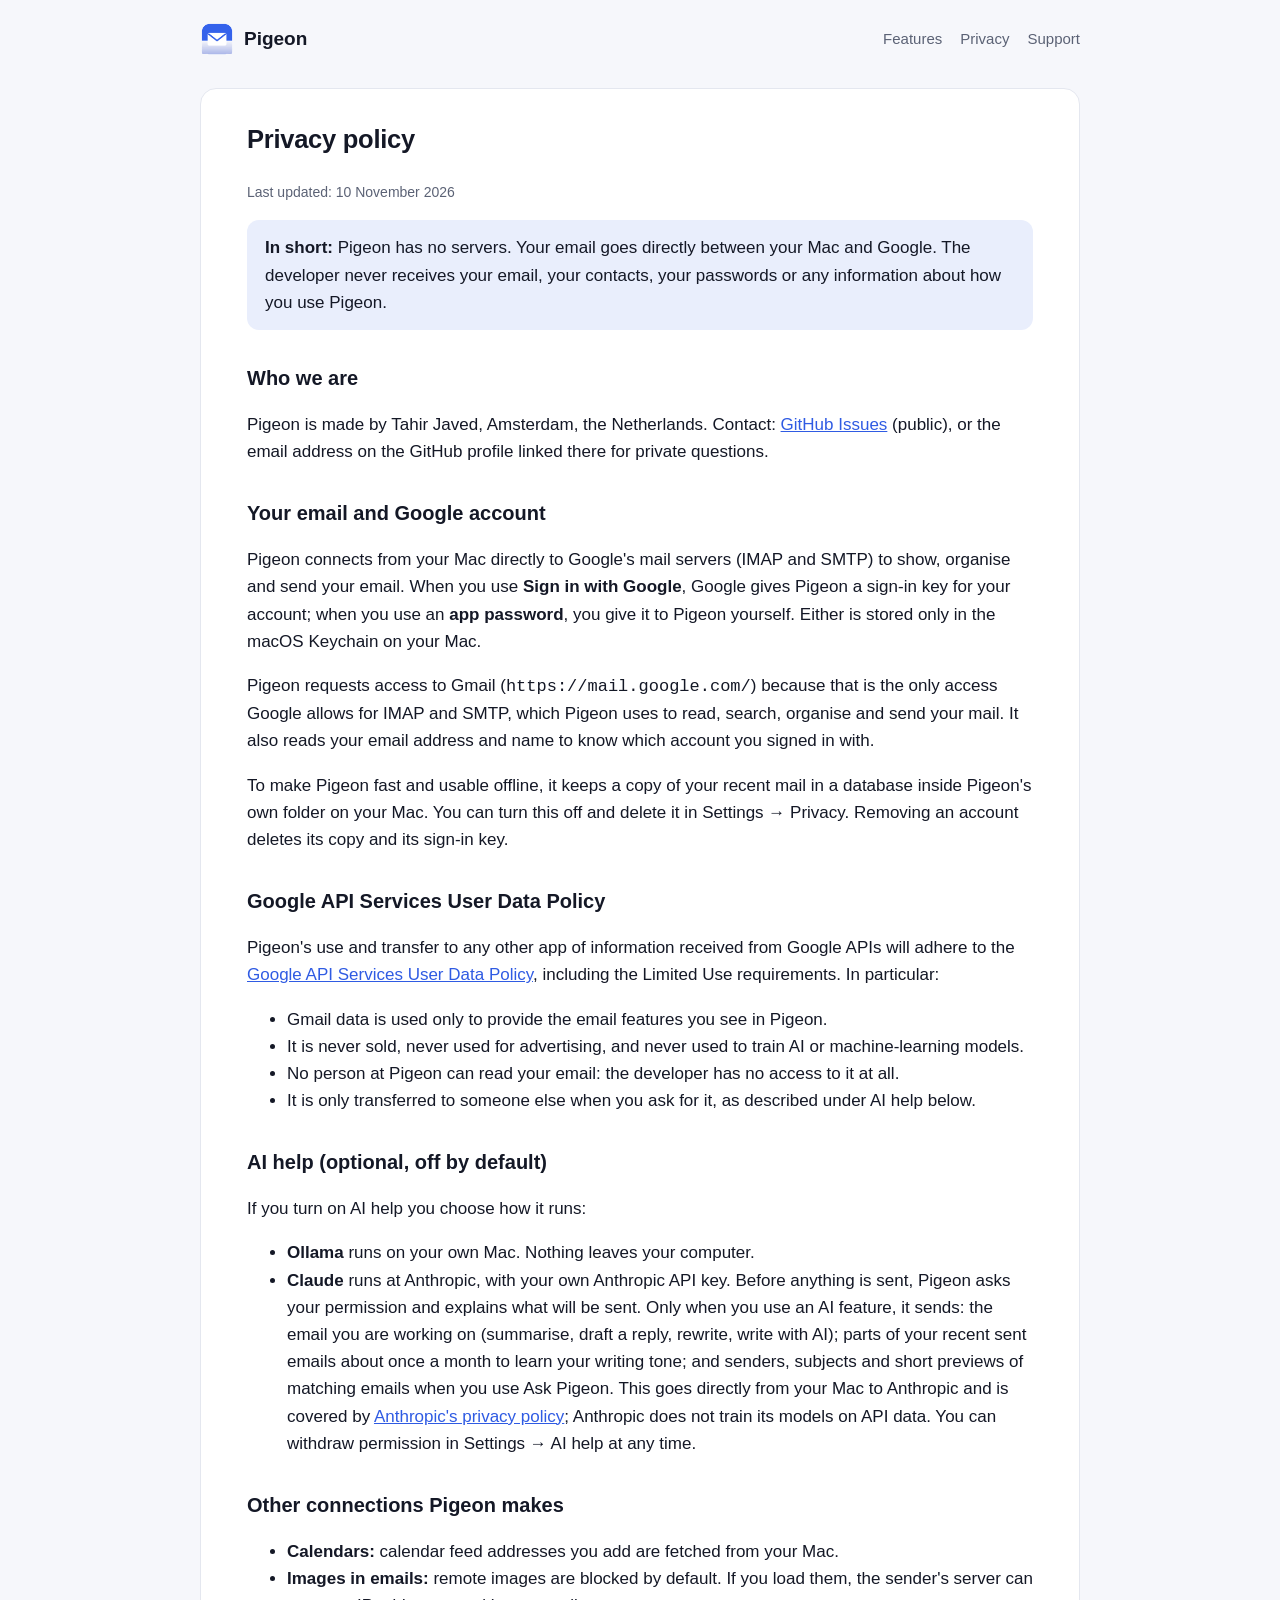
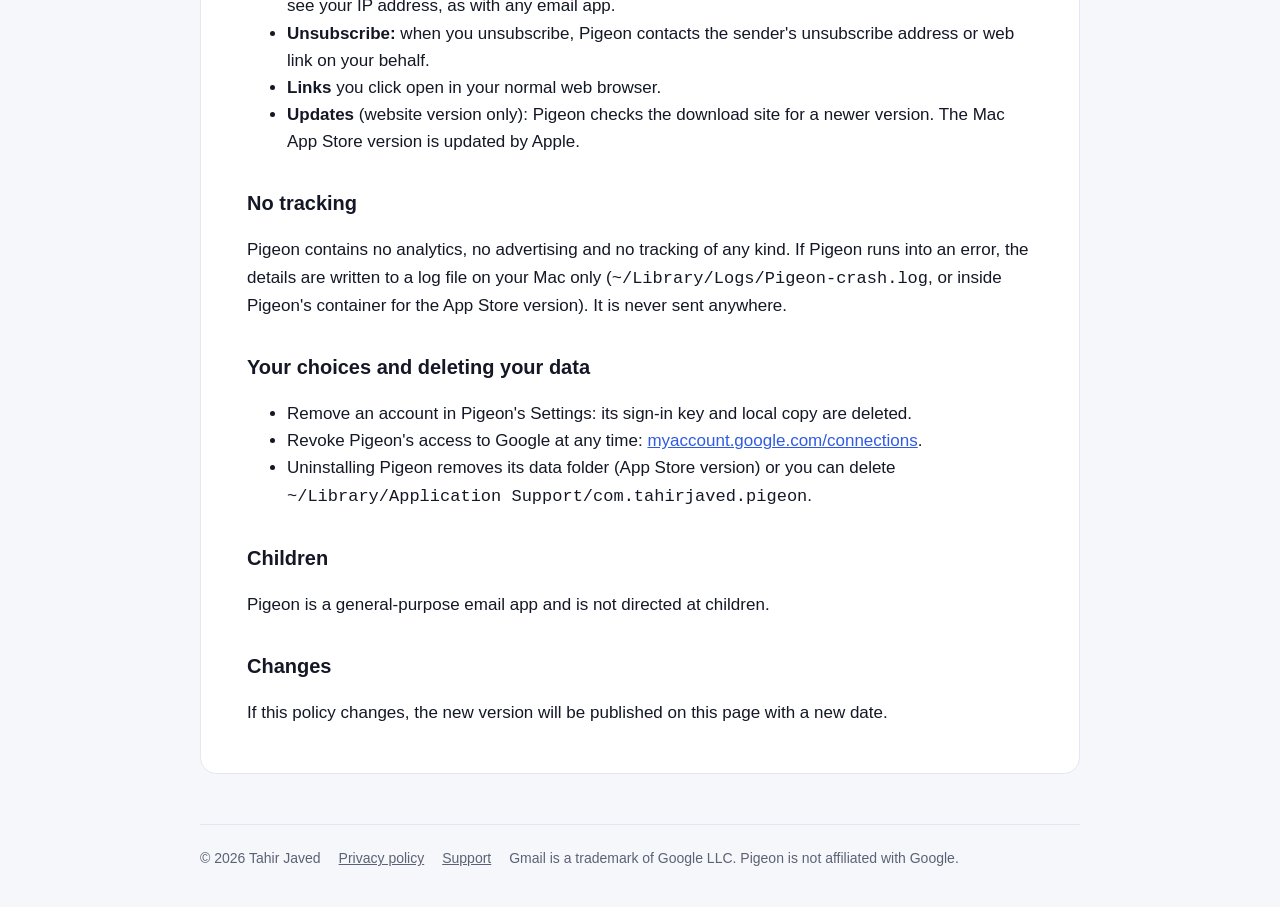
==== docs/privacy.html @ cb5333ca "Website for Pigeon 0.6.0" ====
<!doctype html>
<html lang="en">
<head>
<meta charset="utf-8">
<meta name="viewport" content="width=device-width, initial-scale=1">
<title>Privacy policy — Pigeon</title>
<meta name="description" content="How Pigeon handles your data: it stays on your Mac.">
<link rel="icon" href="icon.png">
<link rel="stylesheet" href="site.css">
<!-- Google Search Console verification: paste the <meta name="google-site-verification" ...> tag here -->
</head>
<body>
<div class="wrap">
<header class="top">
  <a class="brand" href="index.html"><img src="icon.png" alt="">Pigeon</a>
  <nav><a href="index.html#features">Features</a><a href="privacy.html">Privacy</a><a href="support.html">Support</a></nav>
</header>
<article class="doc">
<h1>Privacy policy</h1>
<p class="small">Last updated: 10 November 2026</p>
<p class="box"><b>In short:</b> Pigeon has no servers. Your email goes directly between your Mac and Google. The developer never receives your email, your contacts, your passwords or any information about how you use Pigeon.</p>

<h2>Who we are</h2>
<p>Pigeon is made by Tahir Javed, Amsterdam, the Netherlands. Contact: <a href="https://github.com/tahirjaved1/pigeon/issues">GitHub Issues</a> (public), or the email address on the GitHub profile linked there for private questions.</p>

<h2>Your email and Google account</h2>
<p>Pigeon connects from your Mac directly to Google's mail servers (IMAP and SMTP) to show, organise and send your email. When you use <b>Sign in with Google</b>, Google gives Pigeon a sign-in key for your account; when you use an <b>app password</b>, you give it to Pigeon yourself. Either is stored only in the macOS Keychain on your Mac.</p>
<p>Pigeon requests access to Gmail (<code>https://mail.google.com/</code>) because that is the only access Google allows for IMAP and SMTP, which Pigeon uses to read, search, organise and send your mail. It also reads your email address and name to know which account you signed in with.</p>
<p>To make Pigeon fast and usable offline, it keeps a copy of your recent mail in a database inside Pigeon's own folder on your Mac. You can turn this off and delete it in Settings → Privacy. Removing an account deletes its copy and its sign-in key.</p>

<h2>Google API Services User Data Policy</h2>
<p>Pigeon's use and transfer to any other app of information received from Google APIs will adhere to the <a href="https://developers.google.com/terms/api-services-user-data-policy">Google API Services User Data Policy</a>, including the Limited Use requirements. In particular:</p>
<ul>
  <li>Gmail data is used only to provide the email features you see in Pigeon.</li>
  <li>It is never sold, never used for advertising, and never used to train AI or machine-learning models.</li>
  <li>No person at Pigeon can read your email: the developer has no access to it at all.</li>
  <li>It is only transferred to someone else when you ask for it, as described under AI help below.</li>
</ul>

<h2>AI help (optional, off by default)</h2>
<p>If you turn on AI help you choose how it runs:</p>
<ul>
  <li><b>Ollama</b> runs on your own Mac. Nothing leaves your computer.</li>
  <li><b>Claude</b> runs at Anthropic, with your own Anthropic API key. Before anything is sent, Pigeon asks your permission and explains what will be sent. Only when you use an AI feature, it sends: the email you are working on (summarise, draft a reply, rewrite, write with AI); parts of your recent sent emails about once a month to learn your writing tone; and senders, subjects and short previews of matching emails when you use Ask Pigeon. This goes directly from your Mac to Anthropic and is covered by <a href="https://www.anthropic.com/legal/privacy">Anthropic's privacy policy</a>; Anthropic does not train its models on API data. You can withdraw permission in Settings → AI help at any time.</li>
</ul>

<h2>Other connections Pigeon makes</h2>
<ul>
  <li><b>Calendars:</b> calendar feed addresses you add are fetched from your Mac.</li>
  <li><b>Images in emails:</b> remote images are blocked by default. If you load them, the sender's server can see your IP address, as with any email app.</li>
  <li><b>Unsubscribe:</b> when you unsubscribe, Pigeon contacts the sender's unsubscribe address or web link on your behalf.</li>
  <li><b>Links</b> you click open in your normal web browser.</li>
  <li><b>Updates</b> (website version only): Pigeon checks the download site for a newer version. The Mac App Store version is updated by Apple.</li>
</ul>

<h2>No tracking</h2>
<p>Pigeon contains no analytics, no advertising and no tracking of any kind. If Pigeon runs into an error, the details are written to a log file on your Mac only (<code>~/Library/Logs/Pigeon-crash.log</code>, or inside Pigeon's container for the App Store version). It is never sent anywhere.</p>

<h2>Your choices and deleting your data</h2>
<ul>
  <li>Remove an account in Pigeon's Settings: its sign-in key and local copy are deleted.</li>
  <li>Revoke Pigeon's access to Google at any time: <a href="https://myaccount.google.com/connections">myaccount.google.com/connections</a>.</li>
  <li>Uninstalling Pigeon removes its data folder (App Store version) or you can delete <code>~/Library/Application Support/com.tahirjaved.pigeon</code>.</li>
</ul>

<h2>Children</h2>
<p>Pigeon is a general-purpose email app and is not directed at children.</p>

<h2>Changes</h2>
<p>If this policy changes, the new version will be published on this page with a new date.</p>
</article>
<footer>
  <span>© 2026 Tahir Javed</span>
  <a href="privacy.html">Privacy policy</a>
  <a href="support.html">Support</a>
  <span>Gmail is a trademark of Google LLC. Pigeon is not affiliated with Google.</span>
</footer>
</div>
</body>
</html>
---- docs/site.css ----
:root { --bg: #f6f7fb; --pane: #fff; --text: #141826; --muted: #5b6275; --line: #e4e7ef; --accent: #2f5be3; --accent-soft: #e9eefc; }
@media (prefers-color-scheme: dark) { :root { --bg: #0f1117; --pane: #171a23; --text: #e9ebf2; --muted: #9aa1b5; --line: #262a36; --accent: #7c9bff; --accent-soft: #1d2440; } }
* { box-sizing: border-box; }
body { margin: 0; background: var(--bg); color: var(--text); font: 17px/1.6 -apple-system, BlinkMacSystemFont, "Inter", "Segoe UI", sans-serif; }
a { color: var(--accent); }
.wrap { max-width: 920px; margin: 0 auto; padding: 0 20px; }
header.top { display: flex; align-items: center; justify-content: space-between; padding: 22px 0; }
.brand { display: flex; align-items: center; gap: 10px; font-weight: 700; font-size: 19px; color: var(--text); text-decoration: none; }
.brand img { width: 34px; height: 34px; border-radius: 8px; }
nav a { margin-left: 18px; color: var(--muted); text-decoration: none; font-size: 15px; }
nav a:hover { color: var(--text); }
.hero { text-align: center; padding: 56px 0 40px; }
.hero img { width: 112px; height: 112px; border-radius: 24px; box-shadow: 0 12px 40px rgba(47, 91, 227, .25); }
.hero h1 { font-size: clamp(34px, 6vw, 54px); line-height: 1.1; margin: 22px 0 12px; letter-spacing: -.02em; }
.hero p { color: var(--muted); font-size: 20px; max-width: 620px; margin: 0 auto; }
.cta { display: flex; gap: 12px; justify-content: center; flex-wrap: wrap; margin-top: 28px; }
.btn { display: inline-flex; align-items: center; gap: 8px; padding: 12px 22px; border-radius: 12px; font-weight: 600; text-decoration: none; border: 1px solid var(--line); color: var(--text); background: var(--pane); }
.btn.primary { background: var(--accent); color: #fff; border-color: transparent; }
.small { font-size: 14px; color: var(--muted); }
.grid { display: grid; grid-template-columns: repeat(auto-fit, minmax(250px, 1fr)); gap: 16px; padding: 30px 0 50px; }
.card { background: var(--pane); border: 1px solid var(--line); border-radius: 16px; padding: 20px 22px; }
.card h3 { margin: 0 0 6px; font-size: 17px; }
.card p { margin: 0; color: var(--muted); font-size: 15px; }
.doc { background: var(--pane); border: 1px solid var(--line); border-radius: 16px; padding: 30px clamp(20px, 5vw, 46px); margin: 10px 0 50px; }
.doc h1 { margin-top: 0; letter-spacing: -.01em; }
.doc h2 { font-size: 20px; margin-top: 32px; }
.doc .box { background: var(--accent-soft); border-radius: 12px; padding: 14px 18px; }
footer { border-top: 1px solid var(--line); padding: 22px 0 40px; color: var(--muted); font-size: 14px; display: flex; gap: 18px; flex-wrap: wrap; }
footer a { color: var(--muted); }
.hero p.small { font-size: 14px; margin-top: 14px; }
pre { background: var(--bg); border: 1px solid var(--line); border-radius: 10px; padding: 12px 14px; overflow-x: auto; font-size: 15px; }
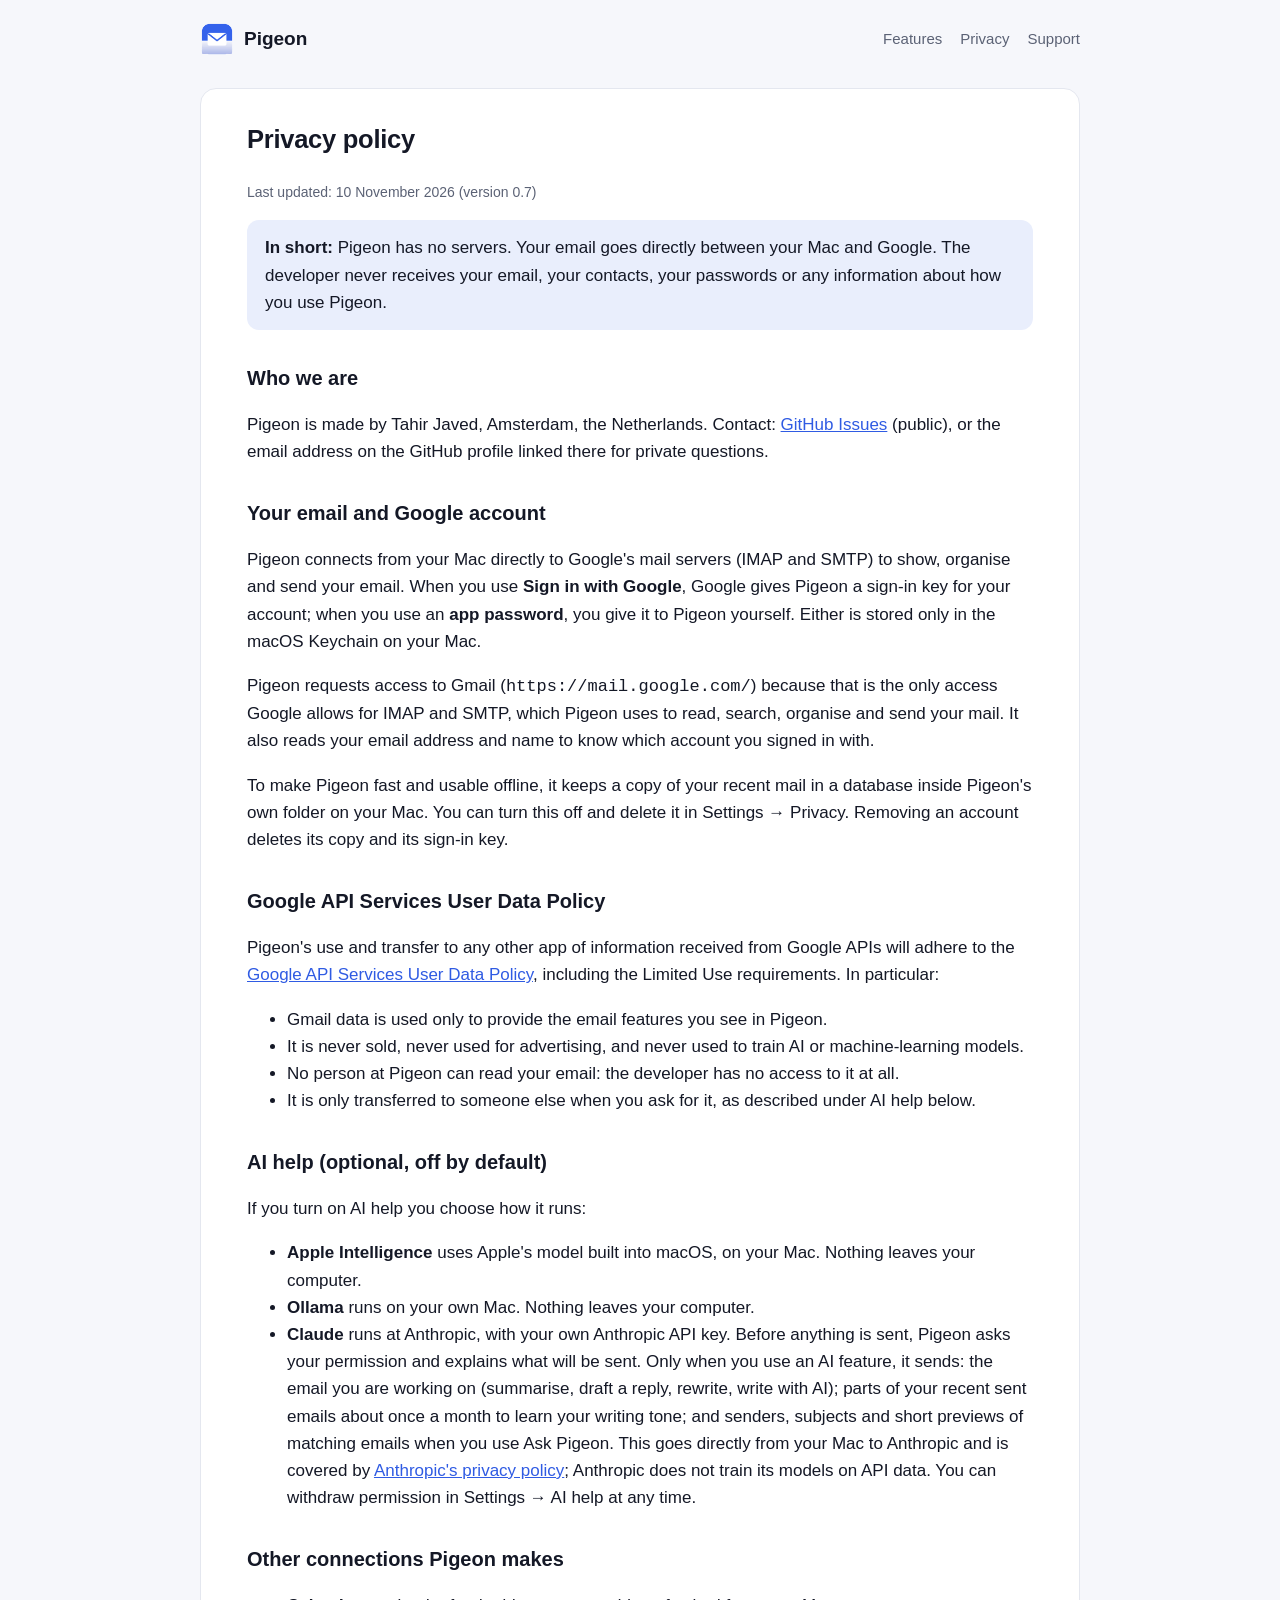
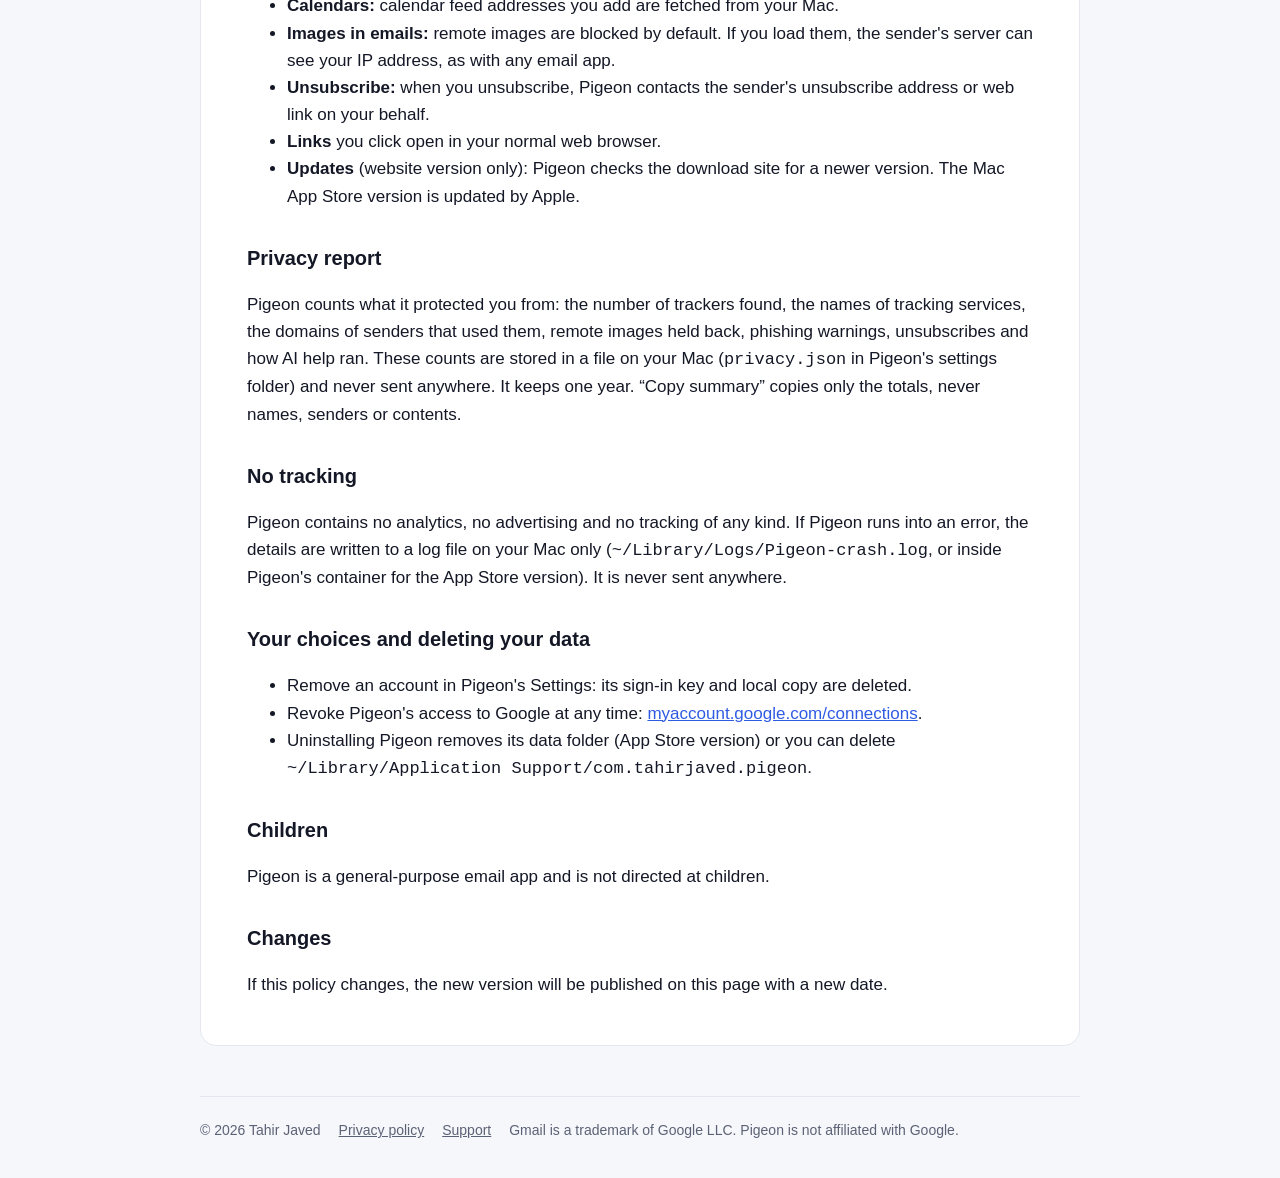
==== commit 69f331eb: "Website for Pigeon 0.7.0" ====
--- a/docs/privacy.html
+++ b/docs/privacy.html
@@ -17,7 +17,7 @@
 </header>
 <article class="doc">
 <h1>Privacy policy</h1>
-<p class="small">Last updated: 10 November 2026</p>
+<p class="small">Last updated: 10 November 2026 (version 0.7)</p>
 <p class="box"><b>In short:</b> Pigeon has no servers. Your email goes directly between your Mac and Google. The developer never receives your email, your contacts, your passwords or any information about how you use Pigeon.</p>
 
 <h2>Who we are</h2>
@@ -40,6 +40,7 @@
 <h2>AI help (optional, off by default)</h2>
 <p>If you turn on AI help you choose how it runs:</p>
 <ul>
+  <li><b>Apple Intelligence</b> uses Apple's model built into macOS, on your Mac. Nothing leaves your computer.</li>
   <li><b>Ollama</b> runs on your own Mac. Nothing leaves your computer.</li>
   <li><b>Claude</b> runs at Anthropic, with your own Anthropic API key. Before anything is sent, Pigeon asks your permission and explains what will be sent. Only when you use an AI feature, it sends: the email you are working on (summarise, draft a reply, rewrite, write with AI); parts of your recent sent emails about once a month to learn your writing tone; and senders, subjects and short previews of matching emails when you use Ask Pigeon. This goes directly from your Mac to Anthropic and is covered by <a href="https://www.anthropic.com/legal/privacy">Anthropic's privacy policy</a>; Anthropic does not train its models on API data. You can withdraw permission in Settings → AI help at any time.</li>
 </ul>
@@ -52,6 +53,9 @@
   <li><b>Links</b> you click open in your normal web browser.</li>
   <li><b>Updates</b> (website version only): Pigeon checks the download site for a newer version. The Mac App Store version is updated by Apple.</li>
 </ul>
+
+<h2>Privacy report</h2>
+<p>Pigeon counts what it protected you from: the number of trackers found, the names of tracking services, the domains of senders that used them, remote images held back, phishing warnings, unsubscribes and how AI help ran. These counts are stored in a file on your Mac (<code>privacy.json</code> in Pigeon's settings folder) and never sent anywhere. It keeps one year. “Copy summary” copies only the totals, never names, senders or contents.</p>
 
 <h2>No tracking</h2>
 <p>Pigeon contains no analytics, no advertising and no tracking of any kind. If Pigeon runs into an error, the details are written to a log file on your Mac only (<code>~/Library/Logs/Pigeon-crash.log</code>, or inside Pigeon's container for the App Store version). It is never sent anywhere.</p>
--- a/docs/site.css
+++ b/docs/site.css
@@ -29,3 +29,27 @@
 footer a { color: var(--muted); }
 .hero p.small { font-size: 14px; margin-top: 14px; }
 pre { background: var(--bg); border: 1px solid var(--line); border-radius: 10px; padding: 12px 14px; overflow-x: auto; font-size: 15px; }
+.usp { display: grid; grid-template-columns: repeat(auto-fit, minmax(240px, 1fr)); gap: 16px; margin: 0 0 30px; }
+.usp div { border-top: 3px solid var(--accent); padding-top: 12px; }
+.usp h3 { margin: 0 0 4px; font-size: 18px; }
+.usp p { margin: 0; color: var(--muted); font-size: 15px; }
+.flow { width: 100%; height: auto; margin: 10px 0 6px; }
+.fl-h { font-size: 14px; font-weight: 700; fill: var(--text); }
+.fl-t { font-size: 14px; text-anchor: middle; fill: var(--text); }
+.fl-s { font-size: 12px; text-anchor: middle; fill: var(--muted); }
+.fl-box { fill: none; stroke: var(--line); stroke-width: 1.5; }
+.fl-box.accent { stroke: var(--accent); fill: var(--accent-soft); stroke-width: 2; }
+.fl-box.warn { stroke: #d9822b; stroke-dasharray: 5 4; stroke-width: 1.5; }
+.fl-line { stroke: var(--muted); stroke-width: 1.5; fill: none; }
+.fl-line-fill { fill: var(--muted); }
+.tbl { overflow-x: auto; }
+.doc table { width: 100%; border-collapse: collapse; font-size: 15px; min-width: 560px; }
+.doc th, .doc td { padding: 10px 12px; border-bottom: 1px solid var(--line); text-align: left; vertical-align: top; }
+.doc thead th { font-size: 14px; color: var(--muted); }
+.doc thead th:nth-child(2), .doc td.yes { color: var(--accent); font-weight: 700; }
+.doc tbody th { font-weight: 500; }
+@media (max-width: 560px) {
+  header.top { flex-wrap: wrap; gap: 8px; }
+  nav a { margin: 0 14px 0 0; font-size: 14px; }
+  .fl-t { font-size: 18px; } .fl-h { font-size: 18px; } .fl-s { font-size: 15px; }
+}
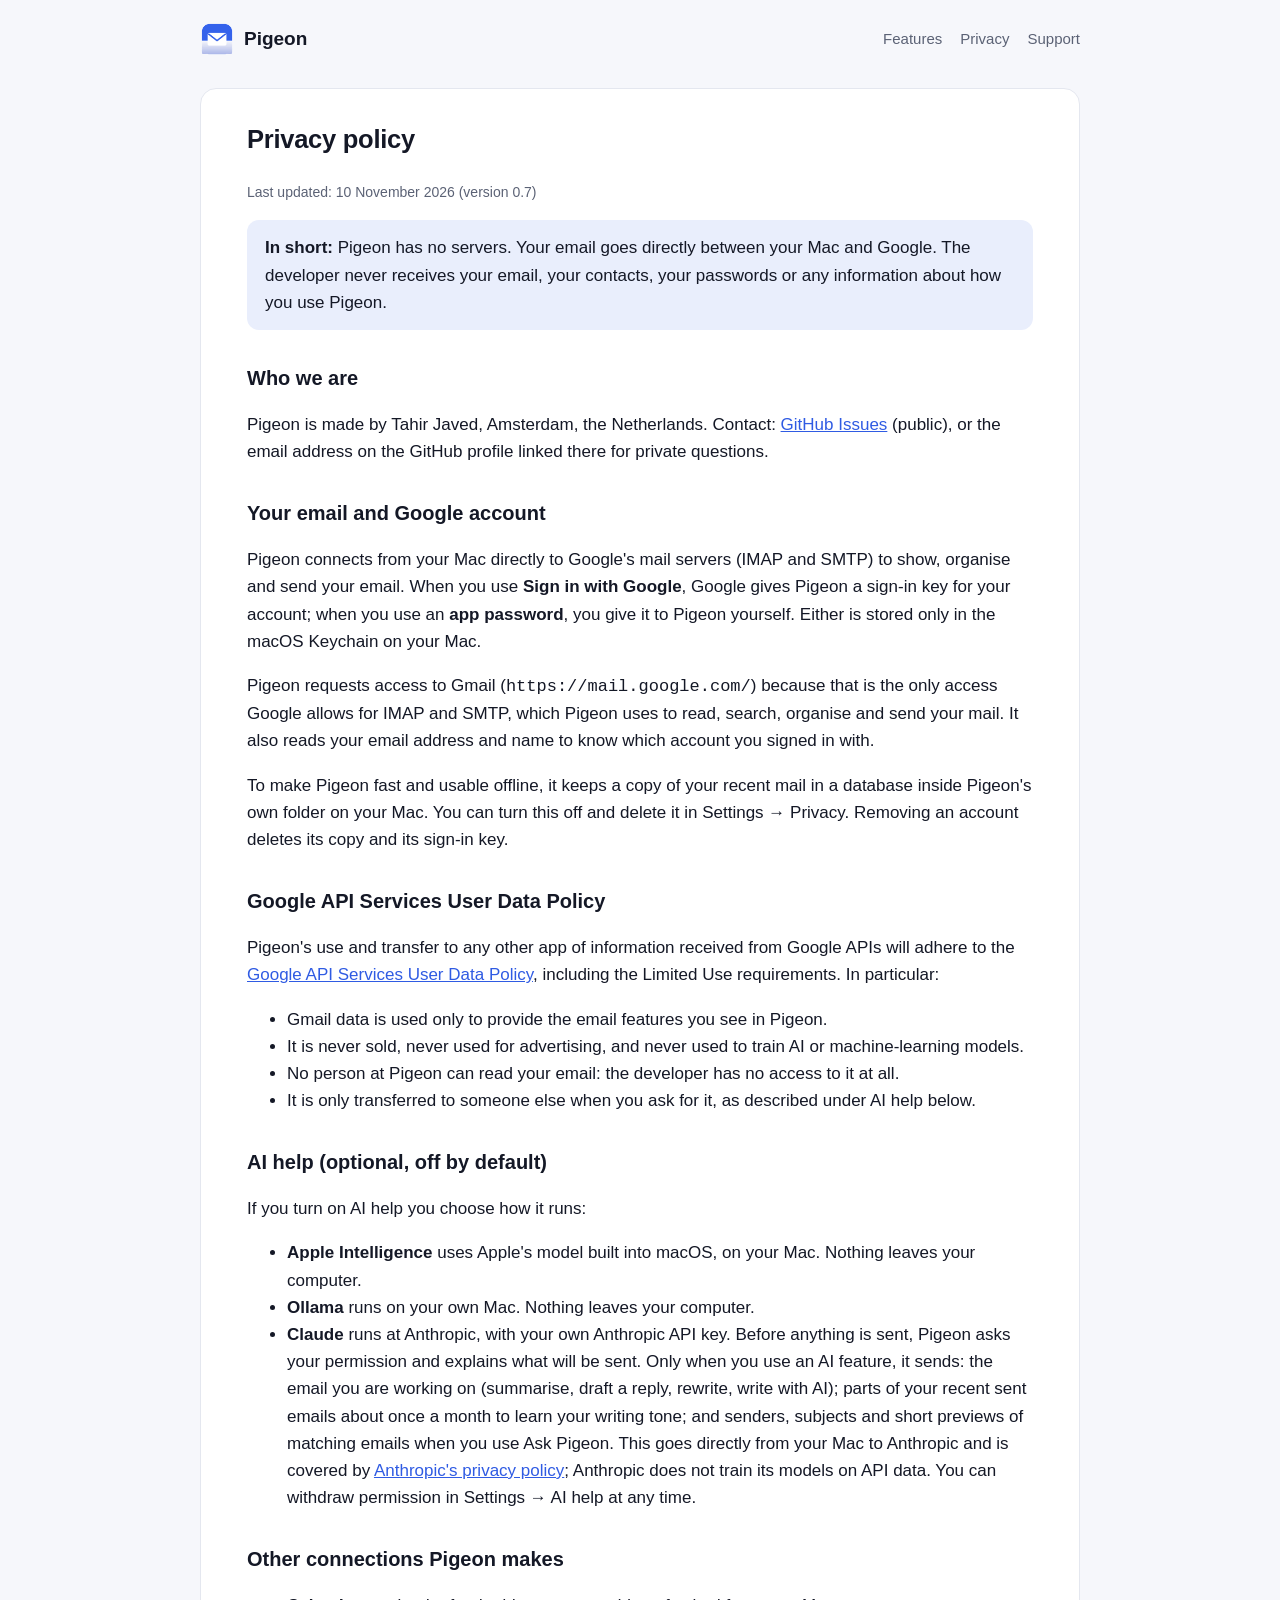
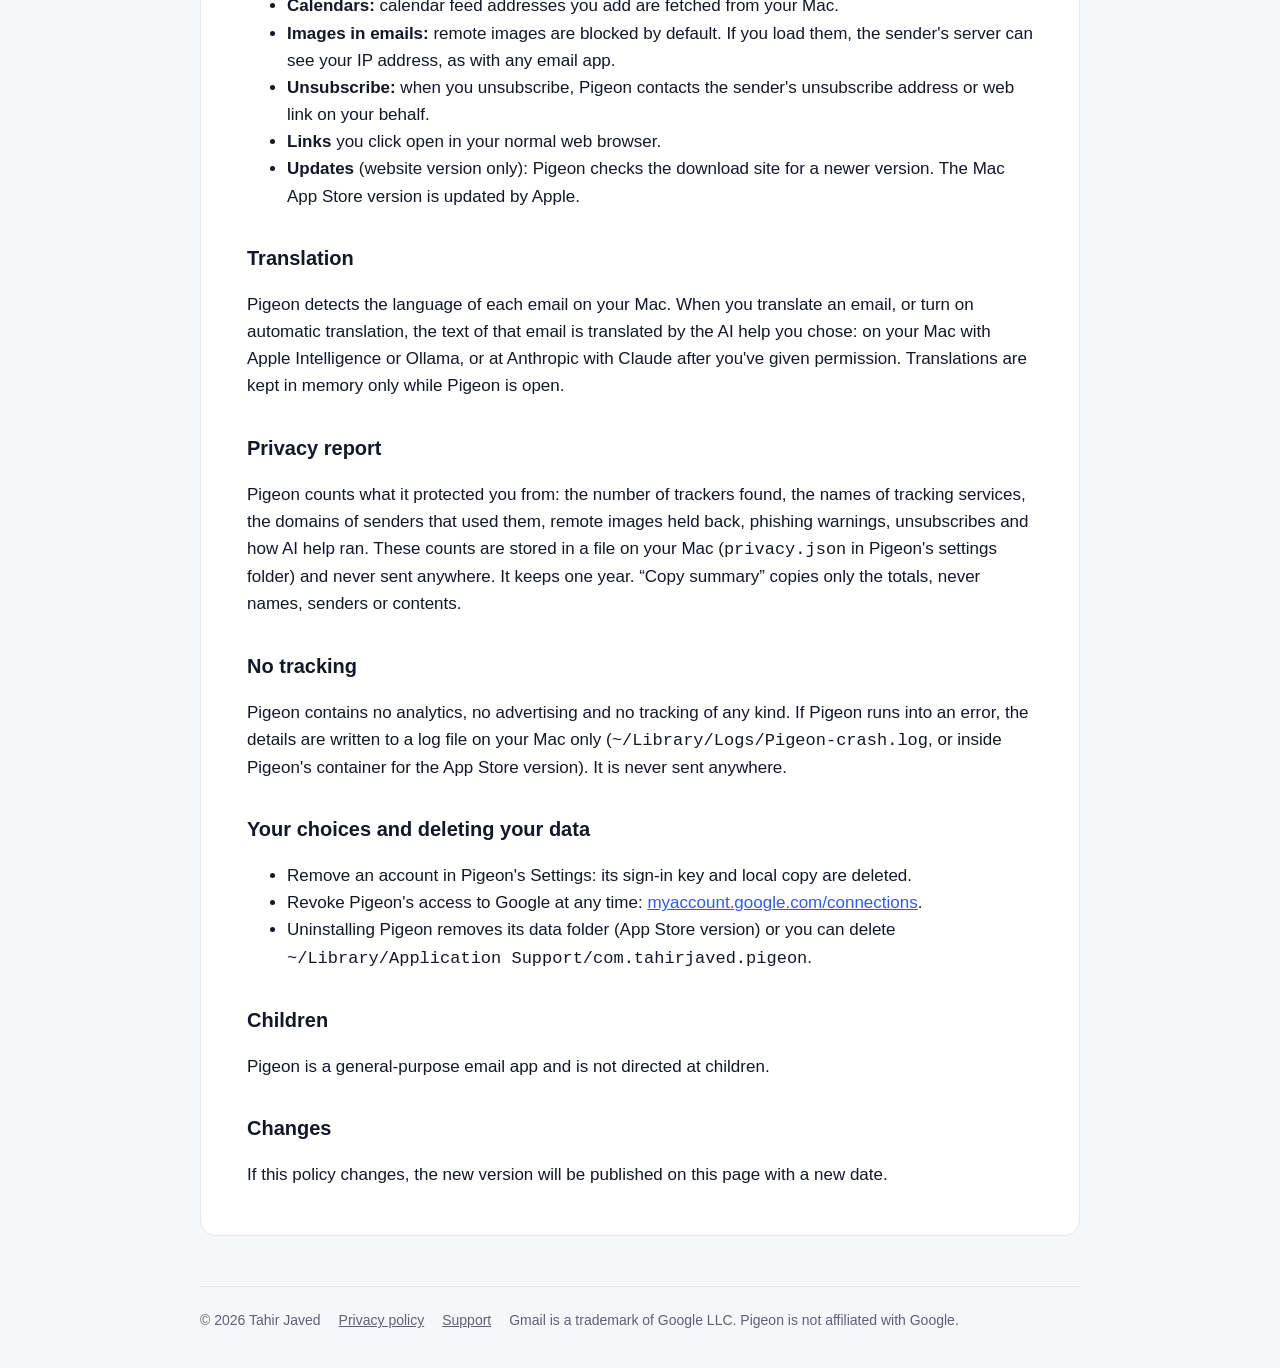
==== commit e0122463: "Website for Pigeon 0.8.0" ====
--- a/docs/privacy.html
+++ b/docs/privacy.html
@@ -54,6 +54,9 @@
   <li><b>Updates</b> (website version only): Pigeon checks the download site for a newer version. The Mac App Store version is updated by Apple.</li>
 </ul>
 
+<h2>Translation</h2>
+<p>Pigeon detects the language of each email on your Mac. When you translate an email, or turn on automatic translation, the text of that email is translated by the AI help you chose: on your Mac with Apple Intelligence or Ollama, or at Anthropic with Claude after you've given permission. Translations are kept in memory only while Pigeon is open.</p>
+
 <h2>Privacy report</h2>
 <p>Pigeon counts what it protected you from: the number of trackers found, the names of tracking services, the domains of senders that used them, remote images held back, phishing warnings, unsubscribes and how AI help ran. These counts are stored in a file on your Mac (<code>privacy.json</code> in Pigeon's settings folder) and never sent anywhere. It keeps one year. “Copy summary” copies only the totals, never names, senders or contents.</p>
 
